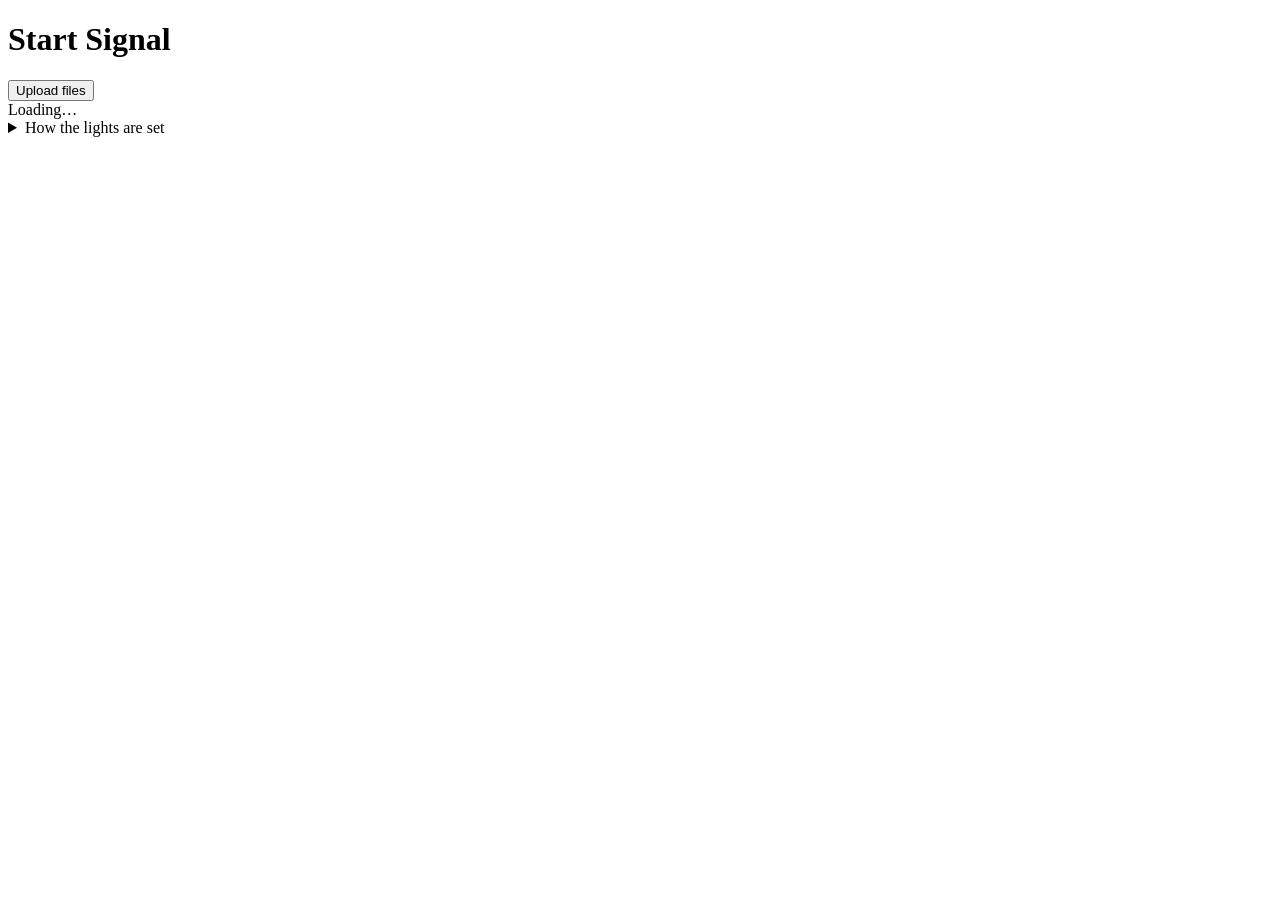
==== index.html @ 151be3f4 "Add files via upload" ====
<!DOCTYPE html>
<html lang="en">
<head>
<meta charset="utf-8">
<meta name="description" content="Start-by-start pitcher review: stop-light grades vs. personal norms from Baseball Savant and FanGraphs exports.">
<meta name="viewport" content="width=device-width, initial-scale=1, viewport-fit=cover">
<title>Start Signal — pitcher start review</title>
<link rel="preconnect" href="https://fonts.googleapis.com">
<link rel="preconnect" href="https://fonts.gstatic.com" crossorigin>
<link href="https://fonts.googleapis.com/css2?family=Big+Shoulders+Display:wght@600;800;900&family=Barlow:wght@400;500;600;700&display=swap" rel="stylesheet">
<script src="vendor/papaparse.min.js"></script>
<link rel="stylesheet" href="css/styles.css">
</head>
<body>
<div class="wrap">
  <header class="top">
    <div class="hlogo" id="hlogo" aria-hidden="true"></div>
    <div class="brand">
      <h1 id="title">Start Signal</h1>
      <p id="subtitle"></p>
    </div>
    <button class="btn" id="toggleUpload" aria-expanded="false" aria-controls="upload">Upload files</button>
  </header>

  <section class="upload" id="upload" hidden>
    <h2>Upload a pitcher's season</h2>
    <p>Add one Baseball Savant pitch-by-pitch export and the three FanGraphs game logs (Stuff+, Location+, Pitching+ splits), plus the team logo. Drop the CSVs at once and each is sorted into its slot by its column headers.</p>
    <div class="slots">
      <button class="slot" data-slot="savant"><b>Baseball Savant pitch log</b><span>Choose .csv</span></button>
      <button class="slot" data-slot="stf"><b>FanGraphs Stuff+ game log</b><span>Choose .csv</span></button>
      <button class="slot" data-slot="loc"><b>FanGraphs Location+ game log</b><span>Choose .csv</span></button>
      <button class="slot" data-slot="pit"><b>FanGraphs Pitching+ game log</b><span>Choose .csv</span></button>
      <button class="slot logo-slot" id="logoSlot" type="button"><b>Team logo</b><span id="logoSlotTxt">Choose an image (PNG or SVG)</span></button>
    </div>
    <div class="drop" id="drop">Or drop the four CSV files here</div>
    <input type="file" id="logoFile" accept="image/png,image/svg+xml,image/jpeg,image/webp,image/gif" hidden>
    <input type="file" id="fileAny" accept=".csv,text/csv" multiple hidden>
    <div class="msg" id="msg" role="status"></div>
  </section>

  <main id="app"><div class="empty">Loading…</div></main>

  <details class="method">
    <summary>How the lights are set</summary>
    <div class="body">
      <p><b>The scale.</b> Every bar is an index against this pitcher's own season: 100 is his pitch-weighted season average for that grade, and the bar runs from 50 to 150. The green line marks his personal peak, the best grade in any outing where he threw enough of that pitch (40+ pitches for the full arsenal, 10+ of a given pitch). A ▶ means the peak sits above 150.</p>
      <p><b>Base call.</b> Index of 98 or better is a green light: at or near his norm, up through his peak. From 95 to 98 (2–5% below average) is a yellow light. Below 95 (5% or more under his average) is a red light. Each container's signal is driven by Pitching+, which blends stuff and location.</p>
      <p><b>Context can move the call one step.</b> A pitch thrown fewer than 6 times gets no call. Fewer than 12 caps a red at yellow. Outings under 25 pitches cap the full-arsenal red at yellow. A pitch the model graded down but that beat his season called-strike-plus-whiff rate by 5+ points (without giving up harder contact) moves up one step. A green-graded pitch whose velocity sat 1.5+ mph (fastballs) or 2+ mph (secondaries) under his season norm moves down to yellow as a fatigue watch.</p>
      <p><b>Optimal trait profile.</b> For each pitch, the tool ranks his outings by that pitch's Pitching+, takes the top third, and pools every pitch from those outings to find the shape, velocity and release that went with his best work. Traits are ranked by how closely their start-to-start average tracked the pitch's Stuff+ (weighted by pitch count). The green band is the target window; the dot is this start's average (green when inside the window, or outside it in the direction that has helped him); the grey tick is his season average. "In profile" counts pitches that landed inside the band on all three key traits at once.</p>
      <p><b>Movement chart.</b> Horizontal and induced vertical break in inches from the pitcher's point of view (Statcast pfx_x flipped, pfx_z). Small dots are every pitch in the outing, the large ringed dot is that pitch's average for the outing, and the diamond is the average movement from his top-third outings for that pitch by Pitching+. Tap a pitch in the legend to hide or show it.</p>
      <p><b>Result light.</b> Compares the expected wOBA allowed in this outing (Statcast expected value on contact, actual value on strikeouts, walks and HBP) to his season mark, on the same 98 / 95 thresholds. It sits beside the process grades so good-process, bad-luck starts are visible.</p>
      <p><b>Sources and caveats.</b> FanGraphs codes Savant's sweeper as SL and slurve as CU; the tool maps these automatically. If a FanGraphs file includes a season total row, that row is used as the average; otherwise the average is computed from the game rows. Single-start grades on low-volume pitches are noisy, and trait correlations rest on roughly two dozen outings, so treat them as leads, not laws.</p>
    </div>
  </details>
</div>

<script src="js/app.js"></script>
</body>
</html>
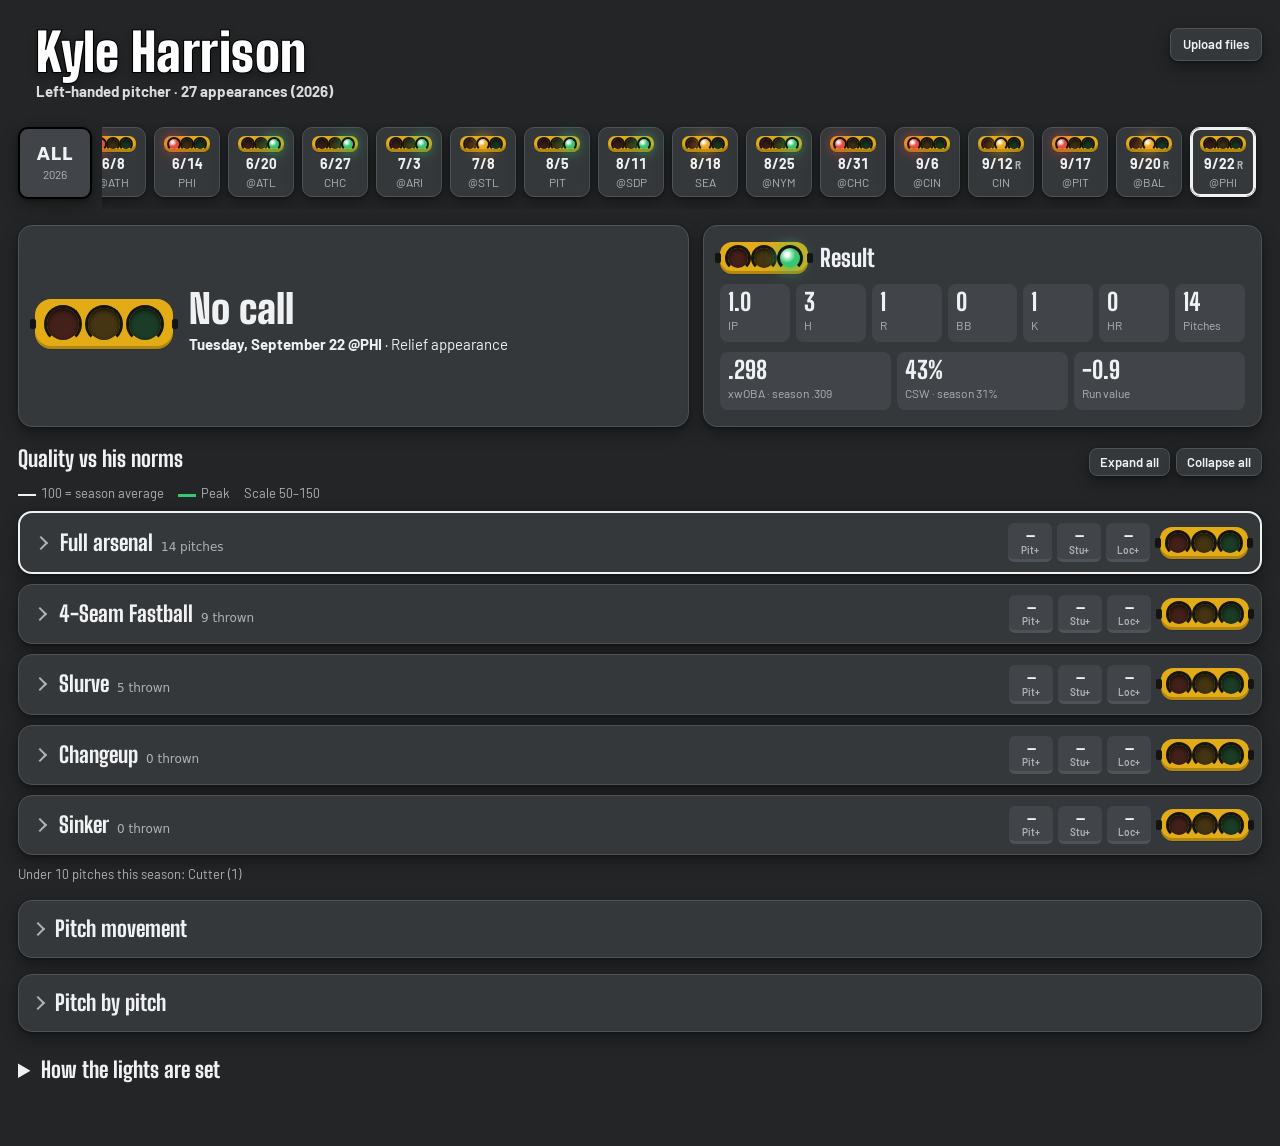
==== commit ebf281d4: "Add files via upload" ====
--- a/index.html
+++ b/index.html
@@ -8,8 +8,8 @@
 <link rel="preconnect" href="https://fonts.googleapis.com">
 <link rel="preconnect" href="https://fonts.gstatic.com" crossorigin>
 <link href="https://fonts.googleapis.com/css2?family=Big+Shoulders+Display:wght@600;800;900&family=Barlow:wght@400;500;600;700&display=swap" rel="stylesheet">
-<script src="vendor/papaparse.min.js"></script>
-<link rel="stylesheet" href="css/styles.css">
+<script src="papaparse.min.js"></script>
+<link rel="stylesheet" href="styles.css">
 </head>
 <body>
 <div class="wrap">
@@ -54,6 +54,6 @@
   </details>
 </div>
 
-<script src="js/app.js"></script>
+<script src="app.js"></script>
 </body>
 </html>
--- a/styles.css
+++ b/styles.css
@@ -0,0 +1,262 @@
+:root{
+  --bg:#232527; --panel:#35383B; --panel-2:#414549; --ink:#F0F1F2; --ink-dim:#AEB3B6; --rule:#4E5357;
+  --housing:#E3AB16; --bezel:#141410; --red:#F0493D; --amber:#F4A81C; --grn:#34C873; --peak:#34C873;
+  --track:#2A2D2F; --accent:#F0F1F2; --plate:#45494C; --plate-in:#52565A; --float:0 6px 16px rgba(0,0,0,.38), 0 1px 3px rgba(0,0,0,.3); --plate-ink:#E4E6E7; --plate-grid:#6B7074; --plate-zero:#E9EAEB;
+  --display:"Big Shoulders Display", "Arial Narrow", "Roboto Condensed", Impact, sans-serif;
+  --body:"Barlow", "Segoe UI", system-ui, -apple-system, sans-serif;
+  color-scheme:dark;
+  box-sizing:border-box; padding-top:env(safe-area-inset-top,0px); padding-bottom:env(safe-area-inset-bottom,0px);
+}
+@media (prefers-color-scheme: dark){ :root:not([data-theme="light"]){ --bg:#232527; } }
+:root[data-theme="dark"]{ --bg:#232527; }
+html{scroll-padding-top:env(safe-area-inset-top,0px)}
+*,*::before,*::after{box-sizing:border-box}
+body{margin:0;background:var(--bg);color:var(--ink);font-family:var(--body);font-size:15px;line-height:1.45;font-variant-numeric:tabular-nums}
+button{font:inherit;color:inherit}
+:focus-visible{outline:3px solid var(--housing);outline-offset:2px}
+.wrap{max-width:1320px;margin:0 auto;padding:20px 18px 60px}
+
+/* header */
+.top{position:relative;display:flex;align-items:flex-start;justify-content:space-between;gap:16px;margin-bottom:14px;padding:8px 0 6px;min-height:78px}
+.hlogo{position:absolute;left:-6px;top:50%;transform:translateY(-50%);width:104px;height:84px;opacity:.25;pointer-events:none;z-index:0;
+  background-repeat:no-repeat;background-position:left center;background-size:contain}
+.top .brand{position:relative;z-index:1;padding-left:18px}
+.top .btn{position:relative;z-index:1;padding:6px 12px;font-size:13px}
+.slot.logo-slot .thumb{width:40px;height:40px;object-fit:contain;margin-top:4px}
+.brand{display:flex;flex-direction:column;min-width:0}
+.brand h1{font-family:var(--display);font-weight:900;font-size:clamp(34px,5vw,52px);line-height:.95;margin:0;letter-spacing:.5px}
+.brand p{margin:4px 0 0;color:var(--ink-dim)}
+.toolbar{display:flex;gap:8px;flex-wrap:wrap}
+.btn{border:1.5px solid var(--rule);background:var(--panel);padding:8px 14px;border-radius:8px;cursor:pointer;font-weight:600}
+.btn:hover{border-color:var(--ink-dim)}
+.btn.primary{background:var(--housing);border-color:var(--housing);color:#1d1a0e}
+
+/* signal */
+.signal{display:inline-flex;align-items:center;gap:6px;padding:6px 8px;background:var(--housing);border-radius:12px;
+  box-shadow:inset 0 -3px 0 rgba(0,0,0,.22), 0 1px 0 rgba(0,0,0,.15);flex:none;position:relative}
+.signal::before,.signal::after{content:"";position:absolute;top:50%;width:6px;height:10px;margin-top:-5px;background:var(--bezel);border-radius:2px}
+.signal::before{left:-5px}.signal::after{right:-5px}
+.lens{width:20px;height:20px;border-radius:50%;position:relative;box-shadow:inset 0 2px 5px rgba(0,0,0,.7)}
+.lens::after{content:"";position:absolute;inset:-3px;border-radius:50%;border:3px solid var(--bezel);border-bottom-color:transparent;transform:rotate(0deg);pointer-events:none}
+.lens.r{background:color-mix(in srgb,var(--red) 22%,var(--bezel))}
+.lens.y{background:color-mix(in srgb,var(--amber) 22%,var(--bezel))}
+.lens.g{background:color-mix(in srgb,var(--grn) 22%,var(--bezel))}
+.signal[data-s="red"] .r{background:radial-gradient(circle at 36% 34%,#fff 0 8%,var(--red) 45%);box-shadow:0 0 14px 2px var(--red)}
+.signal[data-s="yellow"] .y{background:radial-gradient(circle at 36% 34%,#fff 0 8%,var(--amber) 45%);box-shadow:0 0 14px 2px var(--amber)}
+.signal[data-s="green"] .g{background:radial-gradient(circle at 36% 34%,#fff 0 8%,var(--grn) 45%);box-shadow:0 0 14px 2px var(--grn)}
+.signal.lg{padding:9px 12px;gap:9px;border-radius:16px}
+.signal.lg .lens{width:32px;height:32px}
+.signal.sm{padding:3px 5px;gap:3px;border-radius:7px}
+.signal.sm .lens{width:10px;height:10px}
+.signal.sm .lens::after{inset:-2px;border-width:2px}
+.signal.sm::before,.signal.sm::after{display:none}
+
+/* upload */
+.upload{background:var(--panel);border:1.5px solid var(--rule);border-radius:14px;padding:16px;margin-bottom:18px}
+.upload[hidden]{display:none}
+.upload h2{font-family:var(--display);font-weight:800;font-size:24px;margin:0 0 4px}
+.upload > p{margin:0 0 12px;color:var(--ink-dim);max-width:75ch}
+.slots{display:grid;grid-template-columns:repeat(auto-fit,minmax(220px,1fr));gap:10px}
+.slot{border:2px dashed var(--rule);border-radius:10px;padding:12px;cursor:pointer;background:var(--panel-2);display:flex;flex-direction:column;gap:2px;text-align:left}
+.slot:hover,.slot.drag{border-color:var(--housing)}
+.slot b{font-size:15px}
+.slot span{font-size:13px;color:var(--ink-dim);word-break:break-all}
+.slot.ok{border-style:solid;border-color:var(--grn)}
+.slot.ok span{color:var(--ink)}
+.drop{margin-top:10px;border:2px dashed var(--rule);border-radius:10px;padding:14px;text-align:center;color:var(--ink-dim)}
+.drop.drag{border-color:var(--housing);color:var(--ink)}
+.msg{margin-top:10px;font-weight:600}
+.msg.err{color:var(--red)}
+
+/* rail */
+.rail-wrap{margin-bottom:16px}
+.rail-head{display:flex;justify-content:space-between;align-items:baseline;gap:10px;margin-bottom:6px}
+.rail-head h2{font-family:var(--display);font-weight:800;font-size:22px;margin:0}
+.rail-head span{color:var(--ink-dim);font-size:13px}
+.rail{display:flex;gap:8px;overflow-x:auto;padding:4px 6px 12px;scrollbar-width:thin}
+.chip{flex:none;display:flex;flex-direction:column;align-items:center;gap:5px;min-width:66px;padding:8px 6px;border-radius:10px;border:1.5px solid var(--rule);background:var(--panel);cursor:pointer}
+.chip .d{font-weight:700;font-size:14px;line-height:1}
+.chip .o{font-size:12px;color:var(--ink-dim);line-height:1}
+.chip.sel{border-color:var(--ink);box-shadow:0 0 0 2px var(--ink) inset}
+.chip.all{flex:none;border:2.5px solid #000;background:var(--panel-2);justify-content:center;min-width:74px;margin:4px 0 10px}
+.chip.all .d{font-size:17px;font-weight:800;letter-spacing:.5px}
+.chip.all.sel{border-color:#000}
+.fill.base{background:var(--red)}
+.mini .neutral{border-bottom-color:var(--ink-dim)}
+.chip.relief .d::after{content:" R";font-size:10px;color:var(--ink-dim)}
+
+/* start banner */
+.banner{display:grid;grid-template-columns:minmax(0,1.2fr) minmax(0,1fr);gap:14px;margin-bottom:16px}
+@media (max-width:860px){.banner{grid-template-columns:1fr}}
+.card{background:var(--panel);border:1.5px solid var(--rule);border-radius:14px;padding:16px}
+.verdict{display:flex;gap:16px;align-items:center}
+.verdict p{margin:0}
+.verdict h2{font-family:var(--display);font-weight:900;font-size:clamp(28px,4vw,40px);line-height:.95;margin:0 0 6px}
+.verdict p{margin:0 0 6px;max-width:68ch}
+.meta{color:var(--ink-dim);font-size:14px}
+.line{display:grid;grid-template-columns:repeat(auto-fit,minmax(58px,1fr));gap:6px;margin-top:10px}
+.line div{background:var(--panel-2);border-radius:8px;padding:6px 8px}
+.line b{display:block;font-family:var(--display);font-size:24px;font-weight:800;line-height:1}
+.line span{font-size:12px;color:var(--ink-dim)}
+.result-head{display:flex;align-items:center;gap:12px;margin-bottom:8px}
+.result-head h3{font-family:var(--display);font-weight:800;font-size:24px;margin:0;line-height:1}
+.notes{margin:8px 0 0;padding:0;list-style:none;display:flex;flex-direction:column;gap:5px}
+.notes li{font-size:14px;padding-left:14px;position:relative;max-width:72ch}
+.notes li::before{content:"";position:absolute;left:0;top:.55em;width:7px;height:7px;border-radius:50%;background:var(--housing)}
+
+/* deck */
+.deck-head{display:flex;justify-content:space-between;align-items:baseline;flex-wrap:wrap;gap:8px;margin:4px 0 8px}
+.deck-head h2{font-family:var(--display);font-weight:800;font-size:22px;margin:0}
+.key{display:flex;gap:14px;flex-wrap:wrap;font-size:13px;color:var(--ink-dim);align-items:center}
+.key i{display:inline-block;width:18px;height:0;border-top:2px solid var(--ink);vertical-align:middle;margin-right:5px}
+.key i.pk{border-top:3px solid var(--peak)}
+.deck-ctl{display:flex;gap:6px}
+.deck-ctl .btn{padding:4px 10px;font-size:13px}
+.split-unused{display:grid;grid-template-columns:minmax(0,1.25fr) minmax(0,1fr);gap:14px;margin-bottom:18px;align-items:start}
+@media (max-width:980px){.split-unused{grid-template-columns:1fr}}
+.deck{display:flex;flex-direction:column;gap:10px}
+.sec{margin-top:16px;background:var(--panel);border:1.5px solid var(--rule);border-radius:14px}
+.sec > summary{list-style:none;cursor:pointer;display:flex;align-items:center;gap:12px;padding:12px 14px}
+.sec > summary::-webkit-details-marker{display:none}
+.sec > summary h2{font-family:var(--display);font-weight:800;font-size:22px;margin:0}
+.sec > summary .chev,.box > summary .chev{width:10px;height:10px;border-right:2.5px solid var(--ink-dim);border-bottom:2.5px solid var(--ink-dim);transform:rotate(-45deg);transition:transform .2s;flex:none}
+.sec[open] > summary .chev{transform:rotate(45deg) translate(-2px,-2px)}
+.sec-body{padding:0 14px 14px}
+.mvgrid{display:grid;grid-template-columns:minmax(0,560px) minmax(0,1fr);gap:18px;align-items:start}
+@media (max-width:900px){.mvgrid{grid-template-columns:1fr}}
+.sec .card{background:var(--panel-2)}
+.box{background:var(--panel);border:1.5px solid var(--rule);border-radius:14px}
+.box.arsenal{border-color:var(--ink);border-width:2px}
+.box > summary{list-style:none;cursor:pointer;display:grid;grid-template-columns:18px minmax(0,1fr) auto auto;align-items:center;gap:10px;padding:10px 12px;border-radius:12px}
+.box > summary::-webkit-details-marker{display:none}
+.box > summary .chev{width:10px;height:10px;border-right:2.5px solid var(--ink-dim);border-bottom:2.5px solid var(--ink-dim);transform:rotate(-45deg);transition:transform .2s;justify-self:center}
+.box[open] > summary .chev{transform:rotate(45deg) translate(-2px,-2px)}
+.box > summary h3{font-family:var(--display);font-weight:800;font-size:22px;margin:0;line-height:1}
+.box > summary h3 small{font-family:var(--body);font-weight:500;font-size:12px;color:var(--ink-dim);margin-left:8px}
+.mini{display:flex;gap:5px}
+.mini span{display:flex;flex-direction:column;align-items:center;gap:2px;font-weight:700;font-size:14px;line-height:1.1;padding:4px 7px 4px;border-radius:6px;background:var(--panel-2);min-width:44px;border-bottom:3px solid var(--rule)}
+.mini span i{font-style:normal;font-weight:600;font-size:10px;color:var(--ink-dim);line-height:1}
+.mini .green{border-bottom-color:var(--grn)} .mini .yellow{border-bottom-color:var(--amber)} .mini .red{border-bottom-color:var(--red)}
+@media (max-width:560px){.hbar{grid-template-columns:62px minmax(0,1fr) 118px}.mini{display:none}.box > summary{grid-template-columns:18px 1fr auto 0}}
+.bars{display:flex;flex-direction:column;gap:12px;padding:4px 14px 14px}
+.hbar{display:grid;grid-template-columns:78px minmax(0,1fr) 150px;gap:10px;align-items:center}
+.hbar .l{font-weight:700;font-size:13px}
+.track{position:relative;height:24px;background:var(--track);border-radius:6px}
+.track .zr,.track .zy{position:absolute;top:0;bottom:0;left:0}
+.track .zr{width:45%;background:color-mix(in srgb,var(--red) 10%,transparent);border-radius:6px 0 0 6px}
+.track .zy{left:45%;width:3%;background:color-mix(in srgb,var(--amber) 22%,transparent)}
+.fill{position:absolute;top:4px;bottom:4px;left:0;border-radius:3px 4px 4px 3px;transition:width .45s cubic-bezier(.2,.8,.2,1)}
+.fill.green{background:var(--grn)} .fill.yellow{background:var(--amber)} .fill.red{background:var(--red)} .fill.off{background:var(--ink-dim);opacity:.4}
+.avg{position:absolute;top:-5px;bottom:-5px;left:50%;border-left:2px solid var(--ink)}
+.peak{position:absolute;top:-5px;bottom:-5px;border-left:3px solid var(--peak);margin-left:-1px}
+.peak.over::after{content:"▶";position:absolute;left:2px;top:-4px;font-size:9px;color:var(--peak)}
+.ticks{position:relative;height:12px;margin-top:2px}
+.ticks span{position:absolute;transform:translateX(-50%);font-size:10px;color:var(--ink-dim)}
+.hbar .v{text-align:right;line-height:1.1}
+.hbar .v b{font-family:var(--display);font-weight:800;font-size:22px}
+.hbar .v .n1{display:block;font-size:12.5px;color:var(--ink)}
+.hbar .v .n2{display:block;font-size:12px;color:var(--ink-dim)}
+.hbar .v .n2 b{font-family:var(--body);font-size:12px;color:var(--ink-dim)}
+.hbar .v .n1 b{font-family:var(--body);font-size:12.5px}
+.hbar .v.na b{color:var(--ink-dim);font-size:16px}
+/* movement chart */
+.mv h2{font-family:var(--display);font-weight:800;font-size:22px;margin:0 0 6px}
+.plate{background:var(--plate);color:var(--plate-ink);border-radius:10px;padding:10px 8px 6px;border:1px solid var(--rule)}
+.plate .lgtitle{text-align:center;font-weight:600;font-size:15px;margin-bottom:2px}
+.lg{display:flex;flex-wrap:wrap;justify-content:center;gap:4px 14px;margin-bottom:4px}
+.lg button{background:none;border:0;padding:2px 4px;cursor:pointer;display:inline-flex;align-items:center;gap:5px;font-size:13px;color:var(--plate-ink);border-radius:4px}
+.lg button[aria-pressed="false"]{opacity:.35;text-decoration:line-through}
+.lg i{width:11px;height:11px;border-radius:50%;border:1px solid #222;display:inline-block}
+.symkey{display:flex;justify-content:center;gap:16px;font-size:12px;color:var(--plate-ink);margin-bottom:2px;flex-wrap:wrap}
+.symkey svg{vertical-align:-3px;margin-right:4px}
+.plate svg.chart{width:100%;height:auto;display:block}
+.mvt{width:100%;border-collapse:collapse;font-size:13px;margin-top:10px}
+.mvt th,.mvt td{padding:5px 6px;text-align:right;border-top:1px solid var(--rule)}
+.mvt th{font-size:11.5px;color:var(--ink-dim);font-weight:600}
+.mvt td:first-child,.mvt th:first-child{text-align:left}
+.mvt .sw{display:inline-block;width:10px;height:10px;border-radius:50%;margin-right:6px;border:1px solid #222}
+.tblwrap{overflow-x:auto}
+@media (prefers-reduced-motion:reduce){.fill,.box > summary .chev,.sec > summary .chev{transition:none}}
+
+/* detail */
+.detail-grid{display:grid;grid-template-columns:repeat(auto-fit,minmax(380px,1fr));gap:14px}
+@media (max-width:460px){.detail-grid{grid-template-columns:1fr}}
+.pcard h3{font-family:var(--display);font-weight:800;font-size:26px;margin:0;line-height:1}
+.pcard .ph{display:flex;align-items:center;justify-content:space-between;gap:10px;margin-bottom:6px}
+.stats{display:grid;grid-template-columns:repeat(auto-fit,minmax(54px,1fr));gap:6px;margin:10px 0}
+.stats div{background:var(--panel-2);border-radius:8px;padding:5px 7px}
+.stats b{display:block;font-weight:700;font-size:16px}
+.stats span{font-size:11.5px;color:var(--ink-dim)}
+.stats em{font-style:normal;font-size:11px;color:var(--ink-dim);display:block}
+.traits h4{margin:12px 0 2px;font-size:14px}
+.traits p.sub{margin:0 0 8px;font-size:12.5px;color:var(--ink-dim);max-width:70ch}
+.tr{display:grid;grid-template-columns:118px 1fr 92px;gap:8px;align-items:center;padding:5px 0;border-top:1px solid var(--rule);font-size:13px}
+.tr .n{font-weight:600;line-height:1.15}
+.tr .n small{display:block;font-weight:400;color:var(--ink-dim);font-size:11px}
+.tr .n .keyt{display:inline-block;background:var(--housing);color:#1d1a0e;font-size:10px;font-weight:700;padding:0 5px;border-radius:4px;margin-left:4px;vertical-align:1px}
+.strip{position:relative;height:18px;background:var(--track);border-radius:9px}
+.strip .band{position:absolute;top:3px;bottom:3px;background:color-mix(in srgb,var(--grn) 35%,transparent);border-radius:6px}
+.strip .sm{position:absolute;top:1px;bottom:1px;width:2px;background:var(--ink-dim)}
+.strip .gm{position:absolute;top:2px;width:14px;height:14px;margin-left:-7px;border-radius:50%;border:2px solid var(--panel);box-shadow:0 0 0 1.5px var(--ink)}
+.gm.in{background:var(--grn)} .gm.high,.gm.low{background:var(--amber)} .gm.far{background:var(--red)}
+.tr .val{text-align:right;line-height:1.15}
+.tr .val small{display:block;color:var(--ink-dim);font-size:11px}
+.prof{margin-top:8px;font-size:13px;background:var(--panel-2);border-radius:8px;padding:8px 10px}
+.method{margin-top:22px}
+.method summary{cursor:pointer;font-family:var(--display);font-weight:800;font-size:22px}
+.method .body{columns:2 340px;column-gap:28px;font-size:14px;color:var(--ink)}
+.method .body p{margin:0 0 10px;break-inside:avoid}
+.empty{padding:40px 16px;text-align:center;color:var(--ink-dim)}
+.also{font-size:13px;color:var(--ink-dim);margin:10px 0 0}
+.card,.box,.sec,.chip,.upload,.btn{box-shadow:var(--float)}
+.chip.sel{box-shadow:0 0 0 2px var(--ink) inset,var(--float)}
+.brand h1{color:#fff;-webkit-text-stroke:2px #000;paint-order:stroke fill;text-shadow:0 3px 8px rgba(0,0,0,.45)}
+.brand p{color:#DADDDF;font-weight:700}
+.rail-row{display:flex;align-items:stretch;gap:10px}
+.rail-row .rail{flex:1;min-width:0}
+.ttab{width:100%;border-collapse:collapse;font-size:13px}
+.ttab th,.ttab td{padding:6px 6px;border-top:1px solid var(--rule);text-align:right}
+.ttab th{font-size:11.5px;color:var(--ink-dim);font-weight:600}
+.ttab td:first-child,.ttab th:first-child{text-align:left;font-weight:600}
+.ttab small{color:var(--ink-dim);font-size:11px}
+.ttab .keyt{display:inline-block;background:var(--housing);color:#1d1a0e;font-size:10px;font-weight:700;padding:0 5px;border-radius:4px;margin-left:4px;vertical-align:1px}
+.tctl{display:flex;flex-wrap:wrap;gap:10px;align-items:flex-end;margin-bottom:10px}
+.tctl label{display:flex;flex-direction:column;gap:3px;font-size:12px;color:var(--ink-dim);font-weight:600}
+.tctl select{font:inherit;font-size:14px;color:var(--ink);background:var(--panel-2);border:1.5px solid var(--rule);border-radius:8px;padding:6px 8px;min-width:170px}
+.tags{display:flex;flex-wrap:wrap;gap:6px;margin-bottom:10px}
+.tag{display:inline-flex;align-items:center;gap:6px;background:var(--panel-2);border:1px solid var(--rule);border-radius:999px;padding:3px 4px 3px 10px;font-size:13px;font-weight:600}
+.tag i,.tlg i,.lg.static span{display:inline-flex;align-items:center;gap:5px;font-size:13px}
+.lg.static i{width:10px;height:10px;border-radius:50%;display:inline-block;border:1px solid #000}
+.tag button{border:0;background:transparent;cursor:pointer;font-size:16px;line-height:1;padding:0 6px;color:var(--ink-dim)}
+.segs{display:flex;flex-wrap:wrap;gap:4px;margin-bottom:12px}
+.seg{border:1.5px solid var(--rule);background:var(--panel-2);border-radius:8px;padding:5px 10px;font-size:13px;font-weight:600;cursor:pointer}
+.seg.on{background:var(--ink);color:var(--bg);border-color:var(--ink)}
+.tchart{background:var(--panel-2);border-radius:10px;padding:10px 10px 4px;margin-bottom:10px;box-shadow:var(--float)}
+.tchart svg{width:100%;height:auto;display:block}
+.thead{display:flex;justify-content:space-between;flex-wrap:wrap;gap:8px;align-items:center;margin-bottom:4px}
+.thead b{font-size:15px}.thead small{color:var(--ink-dim);font-weight:500}
+.tlg{display:flex;flex-wrap:wrap;gap:10px;font-size:12.5px}
+.tlg span{display:inline-flex;align-items:center;gap:5px}.tlg em{color:var(--ink-dim);font-style:normal;font-size:11px}
+.cgrid{display:grid;grid-template-columns:minmax(0,1.6fr) minmax(0,1fr);gap:12px;align-items:start}
+@media (max-width:900px){.cgrid{grid-template-columns:1fr}}
+.cside{display:flex;flex-direction:column;gap:12px}
+.cgrid .card,.sec .card h4{padding:12px}
+.card h4{margin:0 0 8px;font-size:15px}.card h4 small{display:block;font-weight:500;color:var(--ink-dim);font-size:11.5px}
+.cgrid .card h4,.sec > .sec-body > .card h4{padding:0}
+.ctab{width:100%;border-collapse:collapse;font-size:13px}
+.ctab th,.ctab td{padding:6px;border-top:1px solid var(--rule);text-align:right;white-space:nowrap}
+.ctab th{font-size:11.5px;color:var(--ink-dim);font-weight:600}
+.ctab td:first-child,.ctab th:first-child{text-align:left}
+.ctab.dis td:nth-child(2),.ctab.dis th:nth-child(2){text-align:left}
+.ctab .signal{vertical-align:middle;margin-right:4px}
+.ctab tr.hot td{font-weight:700}
+.ctab .dot{width:9px;height:9px;border-radius:50%;display:inline-block;margin-right:6px;border:1px solid #000}
+.zc{min-width:120px}.zbar{height:8px;background:var(--track);border-radius:4px;overflow:hidden}
+.zbar span{display:block;height:100%;background:var(--housing);border-radius:4px}
+.zc small{font-size:11px;color:var(--ink-dim)}
+.mvc{display:grid;grid-template-columns:minmax(0,500px) minmax(0,1fr);gap:16px;align-items:start}
+@media (max-width:900px){.mvc{grid-template-columns:1fr}}
+.tcwrap{display:flex;flex-direction:column;gap:14px;margin:-2px 0 16px}
+.tcwrap .sec{margin-top:0;border:2px solid #8A5238}
+.cpick{display:flex;align-items:center;gap:8px}
+.lt{font-weight:700}.lt.green{color:var(--grn)}.lt.yellow{color:var(--amber)}.lt.red{color:var(--red)}.lt.off{color:var(--ink-dim)}
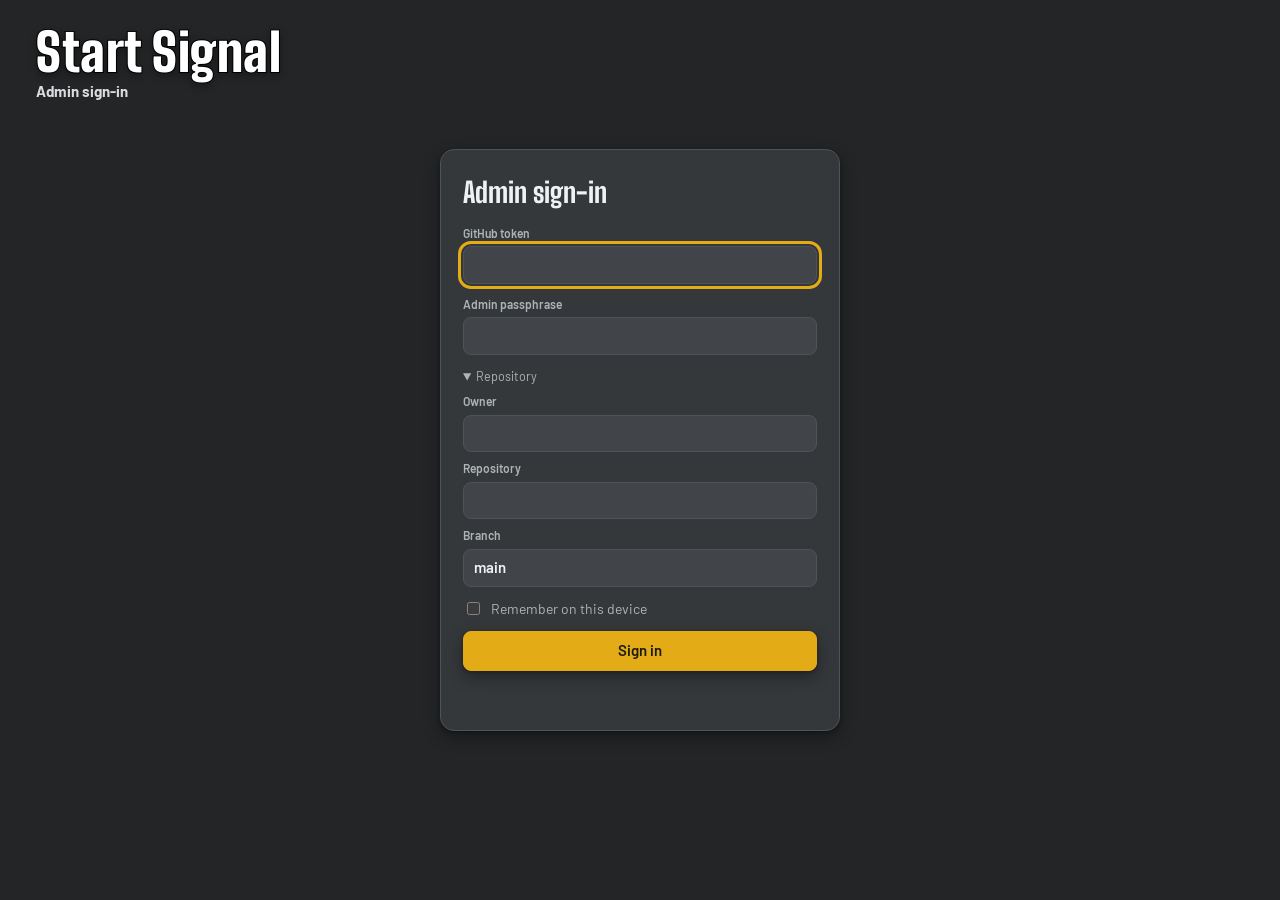
==== commit 14a39713: "Upgrade to Admin version" ====
--- a/index.html
+++ b/index.html
@@ -4,14 +4,15 @@
 <meta charset="utf-8">
 <meta name="description" content="Start-by-start pitcher review: stop-light grades vs. personal norms from Baseball Savant and FanGraphs exports.">
 <meta name="viewport" content="width=device-width, initial-scale=1, viewport-fit=cover">
-<title>Start Signal — pitcher start review</title>
+<title>Start Signal — admin</title>
+<meta name="robots" content="noindex, nofollow">
 <link rel="preconnect" href="https://fonts.googleapis.com">
 <link rel="preconnect" href="https://fonts.gstatic.com" crossorigin>
 <link href="https://fonts.googleapis.com/css2?family=Big+Shoulders+Display:wght@600;800;900&family=Barlow:wght@400;500;600;700&display=swap" rel="stylesheet">
 <script src="papaparse.min.js"></script>
 <link rel="stylesheet" href="styles.css">
 </head>
-<body>
+<body data-mode="admin">
 <div class="wrap">
   <header class="top">
     <div class="hlogo" id="hlogo" aria-hidden="true"></div>
@@ -19,12 +20,23 @@
       <h1 id="title">Start Signal</h1>
       <p id="subtitle"></p>
     </div>
-    <button class="btn" id="toggleUpload" aria-expanded="false" aria-controls="upload">Upload files</button>
+    <div class="hbtns">
+      <span class="who" id="who"></span>
+      <button class="btn" id="playersBtn" type="button" aria-expanded="false" aria-controls="playersPanel">Players</button>
+      <button class="btn" id="toggleUpload" type="button" aria-expanded="false" aria-controls="upload">Upload files</button>
+      <button class="btn" id="publishBtn" type="button" aria-expanded="false" aria-controls="publishPanel" disabled>Publish</button>
+      <button class="btn" id="signOut" type="button">Sign out</button>
+    </div>
   </header>
 
+  <section class="upload" id="playersPanel" hidden>
+    <div class="phead"><h2>Players</h2><div class="pbtns"><button class="btn primary" id="newPlayer" type="button">New player</button><button class="btn" id="refreshPlayers" type="button">Refresh</button></div></div>
+    <div id="playersList"></div>
+  </section>
+
   <section class="upload" id="upload" hidden>
-    <h2>Upload a pitcher's season</h2>
-    <p>Add one Baseball Savant pitch-by-pitch export and the three FanGraphs game logs (Stuff+, Location+, Pitching+ splits), plus the team logo. Drop the CSVs at once and each is sorted into its slot by its column headers.</p>
+    <h2 id="uploadTitle">Upload files</h2>
+    <p>Add one Baseball Savant pitch-by-pitch export, the three FanGraphs game logs (Stuff+, Location+, Pitching+ splits) and the team logo. Select or drop all five at once and each is sorted into its slot automatically.</p>
     <div class="slots">
       <button class="slot" data-slot="savant"><b>Baseball Savant pitch log</b><span>Choose .csv</span></button>
       <button class="slot" data-slot="stf"><b>FanGraphs Stuff+ game log</b><span>Choose .csv</span></button>
@@ -32,10 +44,21 @@
       <button class="slot" data-slot="pit"><b>FanGraphs Pitching+ game log</b><span>Choose .csv</span></button>
       <button class="slot logo-slot" id="logoSlot" type="button"><b>Team logo</b><span id="logoSlotTxt">Choose an image (PNG or SVG)</span></button>
     </div>
-    <div class="drop" id="drop">Or drop the four CSV files here</div>
+    <div class="drop" id="drop">Drop all five files here, or <button type="button" class="linkbtn" id="pickAll">choose files</button></div>
     <input type="file" id="logoFile" accept="image/png,image/svg+xml,image/jpeg,image/webp,image/gif" hidden>
-    <input type="file" id="fileAny" accept=".csv,text/csv" multiple hidden>
+    <input type="file" id="fileAny" accept=".csv,text/csv,image/png,image/svg+xml,image/jpeg,image/webp,image/gif" multiple hidden>
     <div class="msg" id="msg" role="status"></div>
+  </section>
+
+  <section class="upload" id="publishPanel" hidden>
+    <h2>Publish <span id="pubWho"></span></h2>
+    <p id="pubTarget" class="meta"></p>
+    <div class="exgrid">
+      <label>Player folder <span class="exrow"><em>players/</em><input id="pubSlug" type="text" spellcheck="false" autocomplete="off"><em>/</em></span></label>
+      <label>Player password <span class="exrow"><input id="pubPass" type="text" spellcheck="false" autocomplete="off"><button class="btn" type="button" id="pubGen">Generate</button></span></label>
+    </div>
+    <button class="btn primary" type="button" id="pubGo">Publish to player folder</button>
+    <div class="msg" id="pubMsg" role="status"></div>
   </section>
 
   <main id="app"><div class="empty">Loading…</div></main>
@@ -52,6 +75,7 @@
       <p><b>Sources and caveats.</b> FanGraphs codes Savant's sweeper as SL and slurve as CU; the tool maps these automatically. If a FanGraphs file includes a season total row, that row is used as the average; otherwise the average is computed from the game rows. Single-start grades on low-volume pitches are noisy, and trait correlations rest on roughly two dozen outings, so treat them as leads, not laws.</p>
     </div>
   </details>
+  <p class="updated" id="updated" hidden></p>
 </div>
 
 <script src="app.js"></script>
--- a/styles.css
+++ b/styles.css
@@ -260,3 +260,46 @@
 .tcwrap .sec{margin-top:0;border:2px solid #8A5238}
 .cpick{display:flex;align-items:center;gap:8px}
 .lt{font-weight:700}.lt.green{color:var(--grn)}.lt.yellow{color:var(--amber)}.lt.red{color:var(--red)}.lt.off{color:var(--ink-dim)}
+.hbtns{position:relative;z-index:1;display:flex;gap:8px;flex-wrap:wrap;justify-content:flex-end}
+.top .hbtns .btn{padding:6px 12px;font-size:13px}
+.btn:disabled{opacity:.45;cursor:not-allowed}
+.btn.primary{background:var(--housing);border-color:var(--housing);color:#1d1a0e}
+.linkbtn{background:none;border:0;padding:0;color:var(--ink);font-weight:700;text-decoration:underline;cursor:pointer}
+.exgrid{display:grid;grid-template-columns:repeat(auto-fit,minmax(260px,1fr));gap:12px;margin-bottom:12px}
+.exgrid label{display:flex;flex-direction:column;gap:4px;font-size:12px;font-weight:600;color:var(--ink-dim)}
+.exrow{display:flex;align-items:center;gap:6px}
+.exrow em{font-style:normal;color:var(--ink-dim)}
+.exgrid input,.gate input[type=password]{font:inherit;font-size:15px;color:var(--ink);background:var(--panel-2);border:1.5px solid var(--rule);border-radius:8px;padding:7px 10px;flex:1;min-width:0}
+.gate{max-width:380px;margin:40px auto;display:flex;flex-direction:column;gap:12px;padding:22px}
+.gate h2{font-family:var(--display);font-weight:800;font-size:28px;margin:0}
+.gate .rem{display:flex;align-items:center;gap:8px;font-size:14px;color:var(--ink-dim)}
+.updated{margin:14px 0 0;font-size:12.5px;color:var(--ink-dim)}
+.method{margin-top:18px}
+.method summary{font-family:var(--body);font-weight:600;font-size:13px;color:var(--ink-dim)}
+.method .body{font-size:12.5px;color:var(--ink-dim);margin-top:8px}
+.method[hidden]{display:none}
+body:not(.authed) .hbtns{display:none}
+.who{font-size:12px;color:var(--ink-dim);align-self:center;margin-right:4px}
+.phead{display:flex;justify-content:space-between;align-items:center;gap:10px;flex-wrap:wrap;margin-bottom:8px}
+.phead h2{margin:0}
+.pbtns{display:flex;gap:8px}
+.btn.sm{padding:3px 9px;font-size:12px;box-shadow:none}
+.btn.danger{color:var(--red);border-color:color-mix(in srgb,var(--red) 45%,var(--rule))}
+.ptab{width:100%;border-collapse:collapse;font-size:13.5px}
+.ptab th,.ptab td{padding:8px 6px;border-top:1px solid var(--rule);text-align:left;vertical-align:middle}
+.ptab th{font-size:11.5px;color:var(--ink-dim);font-weight:600}
+.ptab td small{display:block;color:var(--ink-dim);font-size:11.5px}
+.ptab td a{color:var(--ink)}
+.ptab tr.cur td{background:color-mix(in srgb,var(--housing) 10%,transparent)}
+.ptab .acts{display:flex;gap:5px;flex-wrap:wrap;justify-content:flex-end}
+.ptab code,.msg code{background:var(--panel-2);padding:1px 6px;border-radius:5px}
+.login label:not(.rem){display:flex;flex-direction:column;gap:4px;font-size:12px;font-weight:600;color:var(--ink-dim)}
+.login input:not([type=checkbox]){font:inherit;font-size:15px;color:var(--ink);background:var(--panel-2);border:1.5px solid var(--rule);border-radius:8px;padding:7px 10px}
+.login .repo summary{cursor:pointer;font-size:12.5px;color:var(--ink-dim)}
+.login .repo{display:flex;flex-direction:column;gap:8px}
+.login .repo[open] label{margin-top:8px}
+.note{font-size:12.5px;color:var(--amber);margin:0}
+.gate{max-width:400px}
+#pubSlug:disabled{opacity:.7}
+.msg a{color:var(--ink)}
+body[data-mode=admin]:not(.authed) .method{display:none}
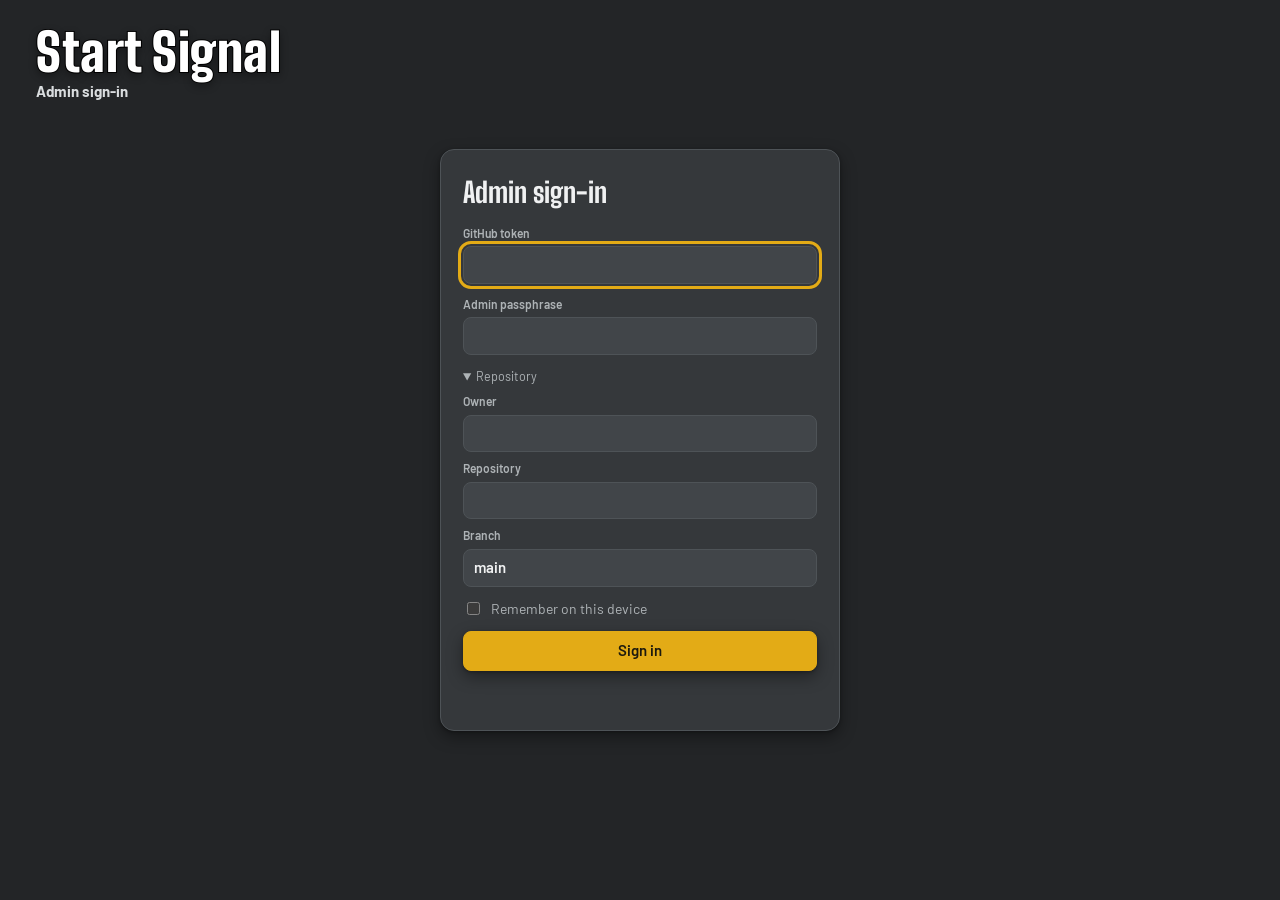
==== commit 0c6719c6: "admin view, grading fix" ====
--- a/index.html
+++ b/index.html
@@ -22,20 +22,14 @@
     </div>
     <div class="hbtns">
       <span class="who" id="who"></span>
-      <button class="btn" id="playersBtn" type="button" aria-expanded="false" aria-controls="playersPanel">Players</button>
-      <button class="btn" id="toggleUpload" type="button" aria-expanded="false" aria-controls="upload">Upload files</button>
-      <button class="btn" id="publishBtn" type="button" aria-expanded="false" aria-controls="publishPanel" disabled>Publish</button>
+      <button class="btn" id="backBtn" type="button">← Back to players</button>
       <button class="btn" id="signOut" type="button">Sign out</button>
     </div>
   </header>
 
-  <section class="upload" id="playersPanel" hidden>
-    <div class="phead"><h2>Players</h2><div class="pbtns"><button class="btn primary" id="newPlayer" type="button">New player</button><button class="btn" id="refreshPlayers" type="button">Refresh</button></div></div>
-    <div id="playersList"></div>
-  </section>
 
   <section class="upload" id="upload" hidden>
-    <h2 id="uploadTitle">Upload files</h2>
+    <div class="phead"><h2 id="uploadTitle">Upload files</h2><button class="btn" id="cancelUpload" type="button">Cancel</button></div>
     <p>Add one Baseball Savant pitch-by-pitch export, the three FanGraphs game logs (Stuff+, Location+, Pitching+ splits) and the team logo. Select or drop all five at once and each is sorted into its slot automatically.</p>
     <div class="slots">
       <button class="slot" data-slot="savant"><b>Baseball Savant pitch log</b><span>Choose .csv</span></button>
@@ -51,7 +45,8 @@
   </section>
 
   <section class="upload" id="publishPanel" hidden>
-    <h2>Publish <span id="pubWho"></span></h2>
+    <div class="phead"><h2>Publish <span id="pubWho"></span></h2><button class="btn" id="cancelPublish" type="button">Cancel</button></div>
+    <p class="meta" id="pubInfo"></p>
     <p id="pubTarget" class="meta"></p>
     <div class="exgrid">
       <label>Player folder <span class="exrow"><em>players/</em><input id="pubSlug" type="text" spellcheck="false" autocomplete="off"><em>/</em></span></label>
@@ -61,14 +56,19 @@
     <div class="msg" id="pubMsg" role="status"></div>
   </section>
 
+  <section class="upload" id="playersPanel" hidden>
+    <div class="phead"><h2>Players</h2><div class="pbtns"><button class="btn primary" id="newPlayer" type="button">New player</button><button class="btn" id="refreshPlayers" type="button">Refresh</button></div></div>
+    <div id="playersList"></div>
+  </section>
+
   <main id="app"><div class="empty">Loading…</div></main>
 
   <details class="method">
     <summary>How the lights are set</summary>
     <div class="body">
-      <p><b>The scale.</b> Every bar is an index against this pitcher's own season: 100 is his pitch-weighted season average for that grade, and the bar runs from 50 to 150. The green line marks his personal peak, the best grade in any outing where he threw enough of that pitch (40+ pitches for the full arsenal, 10+ of a given pitch). A ▶ means the peak sits above 150.</p>
+      <p><b>The scale.</b> Every bar is an index against this pitcher's own season: 100 is his pitch-weighted season average for that grade, and the bar runs from 50 to 150. The green line marks his personal peak, the best grade in any outing where he threw enough to count: 20+ pitches for the full arsenal, 5+ of a given pitch. A ▶ means the peak sits above 150.</p>
       <p><b>Base call.</b> Index of 98 or better is a green light: at or near his norm, up through his peak. From 95 to 98 (2–5% below average) is a yellow light. Below 95 (5% or more under his average) is a red light. Each container's signal is driven by Pitching+, which blends stuff and location.</p>
-      <p><b>Context can move the call one step.</b> A pitch thrown fewer than 6 times gets no call. Fewer than 12 caps a red at yellow. Outings under 25 pitches cap the full-arsenal red at yellow. A pitch the model graded down but that beat his season called-strike-plus-whiff rate by 5+ points (without giving up harder contact) moves up one step. A green-graded pitch whose velocity sat 1.5+ mph (fastballs) or 2+ mph (secondaries) under his season norm moves down to yellow as a fatigue watch.</p>
+      <p><b>Context can soften a marginal call by one step, never a clear miss.</b> An index under 90 (10%+ below his norm) is always red. A pitch thrown fewer than 5 times gets no call. For marginal reds (90–95), fewer than 10 of a pitch, or an outing under 20 pitches, caps the call at yellow, and a pitch that beat his season called-strike-plus-whiff rate by 5+ points without harder contact moves up one step. A green-graded pitch whose velocity sat 1.5+ mph (fastballs) or 2+ mph (secondaries) under his season norm drops to yellow as a fatigue watch.</p>
       <p><b>Optimal trait profile.</b> For each pitch, the tool ranks his outings by that pitch's Pitching+, takes the top third, and pools every pitch from those outings to find the shape, velocity and release that went with his best work. Traits are ranked by how closely their start-to-start average tracked the pitch's Stuff+ (weighted by pitch count). The green band is the target window; the dot is this start's average (green when inside the window, or outside it in the direction that has helped him); the grey tick is his season average. "In profile" counts pitches that landed inside the band on all three key traits at once.</p>
       <p><b>Movement chart.</b> Horizontal and induced vertical break in inches from the pitcher's point of view (Statcast pfx_x flipped, pfx_z). Small dots are every pitch in the outing, the large ringed dot is that pitch's average for the outing, and the diamond is the average movement from his top-third outings for that pitch by Pitching+. Tap a pitch in the legend to hide or show it.</p>
       <p><b>Result light.</b> Compares the expected wOBA allowed in this outing (Statcast expected value on contact, actual value on strikeouts, walks and HBP) to his season mark, on the same 98 / 95 thresholds. It sits beside the process grades so good-process, bad-luck starts are visible.</p>
--- a/styles.css
+++ b/styles.css
@@ -303,3 +303,9 @@
 #pubSlug:disabled{opacity:.7}
 .msg a{color:var(--ink)}
 body[data-mode=admin]:not(.authed) .method{display:none}
+body[data-view=players] #backBtn,body[data-view=login] #backBtn{display:none}
+body[data-view=players] .hlogo{display:none}
+body[data-mode=admin]:not([data-view=report]) .method{display:none}
+#app[hidden]{display:none}
+.btn.sm.primary{background:var(--housing);border-color:var(--housing);color:#1d1a0e}
+#pubInfo{margin:0 0 2px}
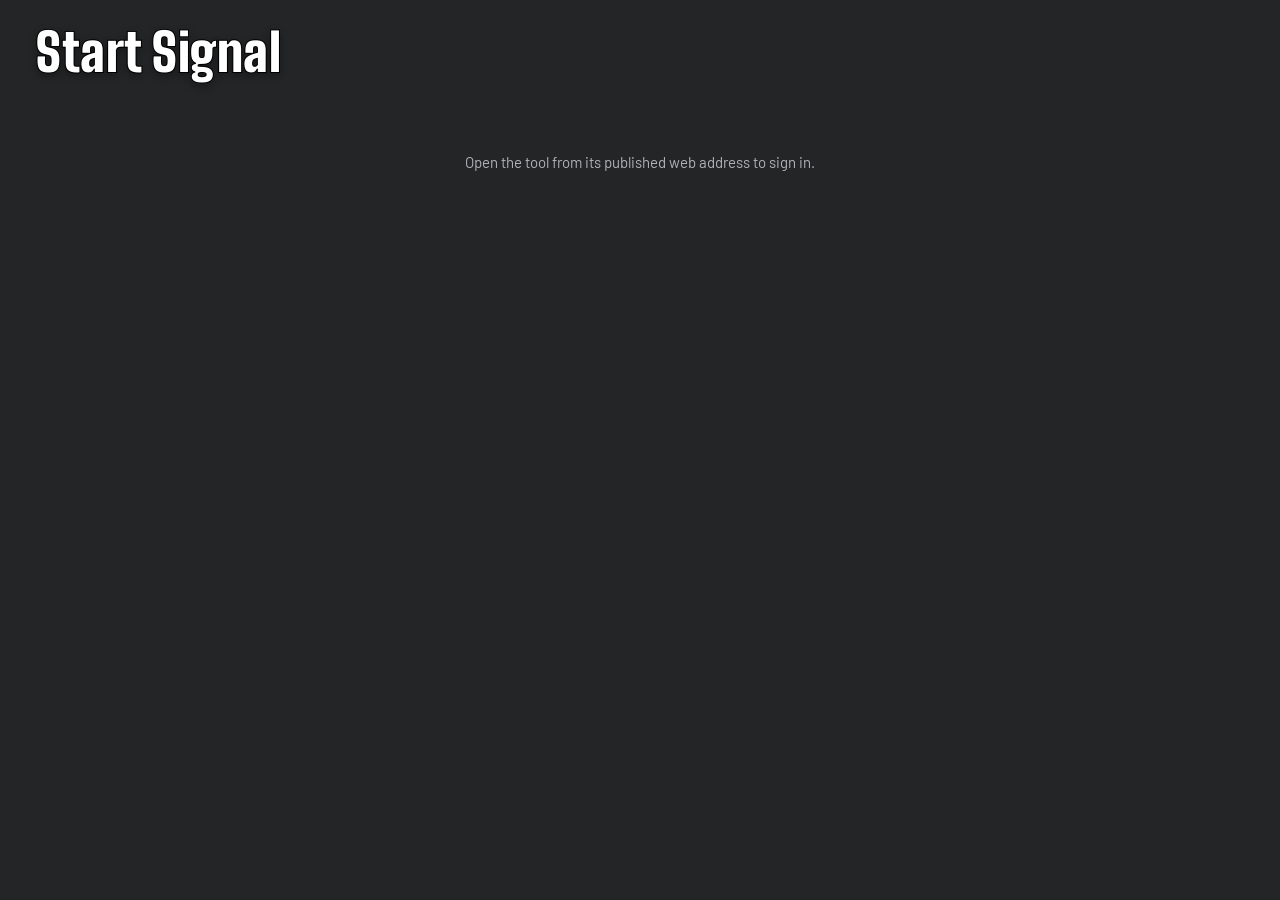
==== commit 443bb779: "password update and logic update" ====
--- a/index.html
+++ b/index.html
@@ -21,12 +21,25 @@
       <p id="subtitle"></p>
     </div>
     <div class="hbtns">
-      <span class="who" id="who"></span>
       <button class="btn" id="backBtn" type="button">← Back to players</button>
+      <button class="btn" id="accountBtn" type="button">Account</button>
       <button class="btn" id="signOut" type="button">Sign out</button>
     </div>
   </header>
 
+
+  <section class="upload" id="accountPanel" hidden>
+    <div class="phead"><h2>Admin account</h2><button class="btn" id="aCancel" type="button">Close</button></div>
+    <div class="exgrid">
+      <label><span>Username</span><input id="aUser" type="text" autocomplete="username"></label>
+      <label><span>New password <span class="lite">(leave blank to keep)</span></span><input id="aNew" type="password" autocomplete="new-password"></label>
+      <label>Confirm new password<input id="aNew2" type="password" autocomplete="new-password"></label>
+      <label><span>New GitHub token <span class="lite">(only when replacing it)</span></span><input id="aToken" type="password" autocomplete="off"></label>
+      <label><span>Current password <span class="lite">(required to save)</span></span><input id="aCur" type="password" autocomplete="current-password"></label>
+    </div>
+    <button class="btn primary" type="button" id="aSave">Save changes</button>
+    <div class="msg" id="aMsg" role="status"></div>
+  </section>
 
   <section class="upload" id="upload" hidden>
     <div class="phead"><h2 id="uploadTitle">Upload files</h2><button class="btn" id="cancelUpload" type="button">Cancel</button></div>
--- a/styles.css
+++ b/styles.css
@@ -309,3 +309,6 @@
 #app[hidden]{display:none}
 .btn.sm.primary{background:var(--housing);border-color:var(--housing);color:#1d1a0e}
 #pubInfo{margin:0 0 2px}
+body[data-view=report] #accountBtn{display:none}
+#accountPanel .exgrid input{font:inherit;font-size:15px;color:var(--ink);background:var(--panel-2);border:1.5px solid var(--rule);border-radius:8px;padding:7px 10px}
+.lite{font-weight:400;color:var(--ink-dim)}
